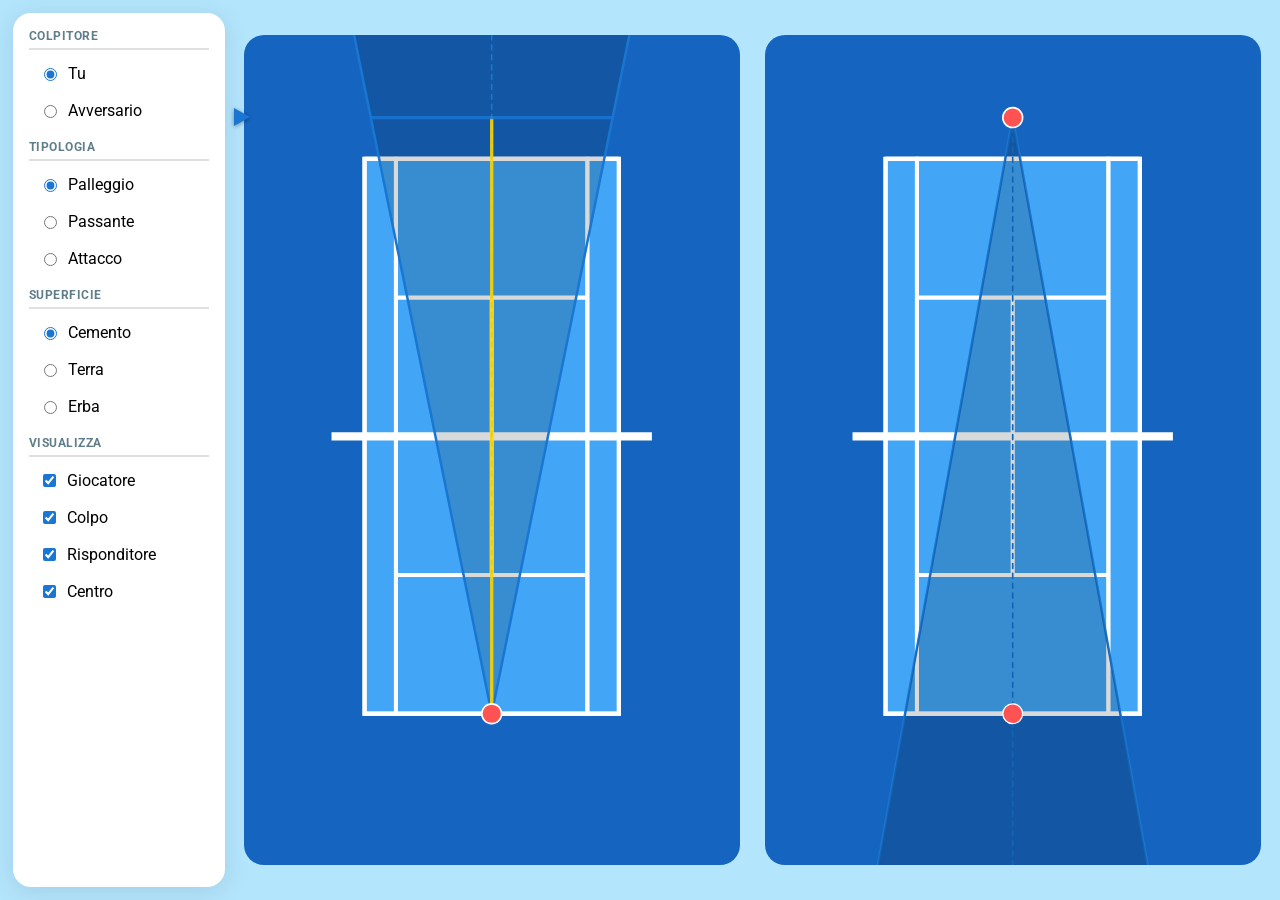
==== court.html @ 8f763517 "campo semplice court.html" ====
<!DOCTYPE html>
<html lang="it">
<head>
    <meta charset="UTF-8" />
    <meta name="viewport" content="width=device-width, initial-scale=1.0" />
    <title>Geometry of Tennis - Court View</title>
    <link href="https://fonts.googleapis.com/css?family=Roboto:400,700&display=swap" rel="stylesheet">
    <style>
        body {
            font-family: 'Roboto', Arial, sans-serif;
            margin: 0;
            height: 100vh;
            overflow: hidden;
            background: linear-gradient(135deg, #b3e5fc 0%, #b3e5fc 100%);
        }

        .page-container { 
            display: grid; 
            grid-template-columns: auto 1fr 1fr; 
            gap: 0.8em; 
            height: 100vh;
            padding: 0.8em;
            box-sizing: border-box;
            position: relative; 
        }

        .controls-sidebar {
            display: flex;
            flex-direction: column;
            gap: 14px;
            padding: 16px;
            background: #ffffff;
            border-radius: 18px;
            box-shadow: 0 4px 24px rgba(44, 62, 80, 0.13);
            min-width: 180px;
            max-width: 220px;
        }
        
        .control-section {
            display: flex;
            flex-direction: column;
            gap: 8px;
        }
        
        .control-section-title {
            font-size: 12px;
            font-weight: 700;
            color: #607d8b;
            text-transform: uppercase;
            letter-spacing: 0.5px;
            margin: 0;
            padding-bottom: 5px;
            border-bottom: 2px solid #e0e0e0;
        }
        
        .control-options {
            display: flex;
            flex-direction: column;
            gap: 6px;
        }
        
        .control-option {
            display: flex;
            align-items: center;
            gap: 8px;
            padding: 6px 10px;
            border-radius: 8px;
            cursor: pointer;
            transition: background 0.2s ease;
            user-select: none;
        }
        
        .control-option:hover {
            background: #f5f5f5;
        }
        
        .control-option input[type="radio"],
        .control-option input[type="checkbox"] {
            accent-color: #1976d2;
            cursor: pointer;
        }
        
        .control-option label {
            cursor: pointer;
            flex: 1;
            margin: 0;
            font-size: 13px;
            color: #263238;
        }

        .court-container { 
            position: relative; 
            background: transparent; 
            padding: 0; 
            display: flex;
            align-items: center;
            justify-content: center;
        }
        
        .svg-wrap { 
            position: relative; 
            width: auto; 
            height: 95%;
            display: flex;
            align-items: center;
            justify-content: center;
        }
        
        .svg-wrap svg { 
            height: 100%; 
            width: auto; 
            max-width: 100%;
        }

        .arrow-container { 
            position: absolute; 
            left: -10px; 
            top: 0; 
            width: 28px; 
            height: 28px; 
            transform: translateY(-50%); 
            cursor: ns-resize; 
            z-index: 25; 
            display: block; 
        }
        
        .arrow-container .arrow { 
            position: absolute; 
            left: 0; 
            top: 50%; 
            transform: translateY(-50%); 
            width: 0; 
            height: 0; 
            border-top: 9px solid transparent; 
            border-bottom: 9px solid transparent; 
            border-left: 16px solid #ff6f00; 
            filter: drop-shadow(0 1px 2px rgba(0,0,0,0.4)); 
        }

        #cursorDot { cursor: grab; }

        /* Mobile responsiveness */
        @media (max-width: 1024px) {
            .page-container { 
                grid-template-columns: 1fr !important; 
                grid-template-rows: auto 1fr 1fr;
                gap: 0.8em; 
                padding: 0.5em; 
            }
            
            .controls-sidebar {
                max-width: 100%;
                gap: 12px;
                padding: 12px;
            }
            
            .control-section {
                gap: 8px;
            }
            
            .control-section-title {
                font-size: 12px;
            }
            
            .control-option {
                padding: 6px 10px;
            }
            
            .control-option label {
                font-size: 13px;
            }
            
            .svg-wrap svg { 
                height: auto !important; 
                width: 100%; 
                max-height: 45vh; 
            }
        }
    </style>
</head>
<body>
    <div class="page-container">
        <div class="controls-sidebar">
            <!-- Colpitore -->
            <div class="control-section">
                <h3 class="control-section-title">Colpitore</h3>
                <div class="control-options">
                    <label class="control-option" for="colpitore_tuo">
                        <input id="colpitore_tuo" type="radio" name="colpitore" value="tuo" checked />
                        <span>Tu</span>
                    </label>
                    <label class="control-option" for="colpitore_avv">
                        <input id="colpitore_avv" type="radio" name="colpitore" value="avversario" />
                        <span>Avversario</span>
                    </label>
                </div>
            </div>
            
            <!-- Tipologia di Colpo -->
            <div class="control-section">
                <h3 class="control-section-title">Tipologia</h3>
                <div class="control-options">
                    <label class="control-option" for="tipo_pal">
                        <input id="tipo_pal" type="radio" name="tipologia" value="palleggio" checked />
                        <span>Palleggio</span>
                    </label>
                    <label class="control-option" for="tipo_pas">
                        <input id="tipo_pas" type="radio" name="tipologia" value="passante" />
                        <span>Passante</span>
                    </label>
                    <label class="control-option" for="tipo_att">
                        <input id="tipo_att" type="radio" name="tipologia" value="attacco" />
                        <span>Attacco</span>
                    </label>
                </div>
            </div>
            
            <!-- Superficie Campo -->
            <div class="control-section">
                <h3 class="control-section-title">Superficie</h3>
                <div class="control-options">
                    <label class="control-option" for="campo_cemento">
                        <input id="campo_cemento" type="radio" name="campoType" value="cemento" checked />
                        <span>Cemento</span>
                    </label>
                    <label class="control-option" for="campo_terra">
                        <input id="campo_terra" type="radio" name="campoType" value="terra" />
                        <span>Terra</span>
                    </label>
                    <label class="control-option" for="campo_erba">
                        <input id="campo_erba" type="radio" name="campoType" value="erba" />
                        <span>Erba</span>
                    </label>
                </div>
            </div>
            
            <!-- Visualizza -->
            <div class="control-section">
                <h3 class="control-section-title">Visualizza</h3>
                <div class="control-options">
                    <label class="control-option" for="view_player">
                        <input id="view_player" type="checkbox" checked />
                        <span>Giocatore</span>
                    </label>
                    <label class="control-option" for="view_shot">
                        <input id="view_shot" type="checkbox" checked />
                        <span>Colpo</span>
                    </label>
                    <label class="control-option" for="view_responder">
                        <input id="view_responder" type="checkbox" checked />
                        <span>Risponditore</span>
                    </label>
                    <label class="control-option" for="view_center">
                        <input id="view_center" type="checkbox" checked />
                        <span>Centro</span>
                    </label>
                </div>
            </div>
        </div>
        
        <div class="court-container">
            <div class="svg-wrap primary">
                <svg id="tennisCourt" width="100%" height="auto" viewBox="0 0 600 1006" style="background:#1565c0; border-radius:20px; display:block;">
                    <rect x="184" y="150" width="232" height="672" fill="#42a5f5" stroke="#fff" stroke-width="5"/>
                    <rect x="146" y="150" width="38" height="672" fill="#42a5f5" stroke="#fff" stroke-width="5"/>
                    <rect x="416" y="150" width="38" height="672" fill="#42a5f5" stroke="#fff" stroke-width="5"/>
                    <rect x="146" y="150" width="308" height="672" fill="none" stroke="#fff" stroke-width="5"/>
                    <line x1="300" y1="318" x2="300" y2="654" stroke="#fff" stroke-width="5"/>
                    <line x1="184" y1="318" x2="416" y2="318" stroke="#fff" stroke-width="5"/>
                    <line x1="184" y1="654" x2="416" y2="654" stroke="#fff" stroke-width="5"/>
                    <line x1="146" y1="150" x2="454" y2="150" stroke="#fff" stroke-width="5"/>
                    <line x1="146" y1="822" x2="454" y2="822" stroke="#fff" stroke-width="5"/>
                    <line x1="106" y1="486" x2="494" y2="486" stroke="#fff" stroke-width="10"/>
                    <polygon id="wedgeFill" points="300,822 185,0 415,0" fill="#000" fill-opacity="0.15" />
                    <line id="leftLine" x1="300" y1="822" x2="185" y2="0" stroke="#1976d2" stroke-width="3" stroke-linecap="round" />
                    <line id="rightLine" x1="300" y1="822" x2="415" y2="0" stroke="#1976d2" stroke-width="3" stroke-linecap="round" />
                    <line id="bisectorLine" x1="300" y1="822" x2="300" y2="0" stroke="#1976d2" stroke-width="2" stroke-dasharray="6 6" stroke-linecap="round" />
                    <line id="yellowLine" x1="300" y1="822" x2="300" y2="0" stroke="#ffd600" stroke-width="4" stroke-linecap="round" opacity="0.9" style="cursor: ew-resize;" />
                    <line id="h-measure" x1="300" y1="100" x2="300" y2="100" stroke="#ff6f00" stroke-width="4" opacity="0.9" />
                    <circle id="cursorDot" cx="300" cy="822" r="12" fill="#ff5252" stroke="#fff" stroke-width="2" />
                </svg>
                <div id="measureArrowHtml" class="arrow-container"><div class="arrow"></div></div>
            </div>
        </div>
        
        <div class="court-container">
            <div class="svg-wrap secondary">
                <!-- Campo secondario generato in JS -->
            </div>
        </div>
    </div>

    <script>
        (function () {
            const svg = document.getElementById('tennisCourt');
            if (!svg) return;
            
            const dot = document.getElementById('cursorDot');
            const leftLine = document.getElementById('leftLine');
            const rightLine = document.getElementById('rightLine');
            const bisectorLine = document.getElementById('bisectorLine');
            const yellowLine = document.getElementById('yellowLine');
            const wedge = document.getElementById('wedgeFill');
            const hMeasure = document.getElementById('h-measure');
            const arrowHtml = document.getElementById('measureArrowHtml');
            const chkPlayer = document.getElementById('view_player');
            const chkShot = document.getElementById('view_shot');
            const chkResponder = document.getElementById('view_responder');
            const chkCenter = document.getElementById('view_center');

            const COURT_X_MIN = 146;
            const COURT_X_MAX = 454;
            const COURT_Y_MIN = 150;
            const COURT_Y_MAX = 822;
            const NET_Y = 486;
            const ORIGIN_X = 300;
            const ORIGIN_TOP_Y = 150;
            const ORIGIN_BOTTOM_Y = 822;
            const SVG_X_MIN = 0;
            const SVG_X_MAX = 600;
            const SVG_Y_MIN = 0;
            const SVG_Y_MAX = 1006;
            const LEFT_X_SVG = ORIGIN_X - 115;
            const RIGHT_X_SVG = ORIGIN_X + 115;
            const END_Y_TOP = 0;
            const END_Y_BOTTOM = SVG_Y_MAX;
            const COLOR_PALLEGGIO = '#1976d2';
            const COLOR_PASSANTE = '#d32f2f';

            let currentMeasureY = ORIGIN_TOP_Y - 50;
            let draggingArrow = false;
            let isPlayer = true;
            let draggingDot = false;
            let draggingYellow = false;
            let yellowEndX = null;
            window.__shotTypeIsPassante__ = false;
            window.__shotType2IsPassante__ = false;
            window.__leftForceRed__ = false; // in modalità attacco: rosso solo come colore, non come logica
            window.__viewPlayer__ = true;
            window.__viewShot__ = true;
            window.__viewResponder__ = true;
            window.__viewCenter__ = true;
            
            const COURT_COLORS = {
                cemento: { background: '#1565c0', court: '#42a5f5' },
                terra: { background: '#c62828', court: '#e57373' },
                erba: { background: '#2e7d32', court: '#66bb6a' }
            };
            window.__currentCourtType__ = 'cemento';

            function setLineToYEnd(lineEl, x0, y0, x1, y1, endYSvg) {
                if (!lineEl) return;
                const dx = x1 - x0;
                const dy = y1 - y0;
                const EPS = 1e-6;
                const denom = Math.abs(dy) < EPS ? (dy >= 0 ? EPS : -EPS) : dy;
                const t = (endYSvg - y0) / denom;
                const xEnd = x0 + t * dx;
                lineEl.setAttribute('x1', String(x0));
                lineEl.setAttribute('y1', String(y0));
                lineEl.setAttribute('x2', String(xEnd));
                lineEl.setAttribute('y2', String(endYSvg));
                return xEnd;
            }

            function setBisectorToYEnd(lineEl, x0, y0, passYSvg, endYSvg) {
                if (!lineEl) return;
                const EPS = 1e-6;
                const vLx = LEFT_X_SVG - x0;
                const vLy = passYSvg - y0;
                const vRx = RIGHT_X_SVG - x0;
                const vRy = passYSvg - y0;
                const lenL = Math.hypot(vLx, vLy) || EPS;
                const lenR = Math.hypot(vRx, vRy) || EPS;
                const ux = vLx / lenL + vRx / lenR;
                const uy = vLy / lenL + vRy / lenR;
                let xEnd;
                if (Math.abs(uy) < EPS) {
                    xEnd = x0;
                } else {
                    const t = (endYSvg - y0) / uy;
                    xEnd = x0 + t * ux;
                }
                lineEl.setAttribute('x1', String(x0));
                lineEl.setAttribute('y1', String(y0));
                lineEl.setAttribute('x2', String(xEnd));
                lineEl.setAttribute('y2', String(endYSvg));
            }

            function computeIntersectionX(x0, y0, xT, yT, yH) {
                const dx = xT - x0;
                const dy = yT - y0;
                const EPS = 1e-6;
                const denom = Math.abs(dy) < EPS ? (dy >= 0 ? EPS : -EPS) : dy;
                const t = (yH - y0) / denom;
                return x0 + t * dx;
            }

            function computeBisectorXAtY(x0, y0, passYSvg, yH) {
                const EPS = 1e-6;
                const vLx = LEFT_X_SVG - x0;
                const vLy = passYSvg - y0;
                const vRx = RIGHT_X_SVG - x0;
                const vRy = passYSvg - y0;
                const lenL = Math.hypot(vLx, vLy) || EPS;
                const lenR = Math.hypot(vRx, vRy) || EPS;
                const ux = vLx / lenL + vRx / lenR;
                const uy = vLy / lenL + vRy / lenR;
                if (Math.abs(uy) < EPS) return x0;
                const t = (yH - y0) / uy;
                return x0 + t * ux;
            }

            function updateHorizontalMeasure(dotX, dotY, targets, yH) {
                if (!hMeasure) return;
                if (window.__viewResponder__ === false) {
                    if (hMeasure) hMeasure.style.display = 'none';
                    return;
                }
                const xLeft = computeIntersectionX(dotX, dotY, LEFT_X_SVG, targets.left, yH);
                const xRight = computeIntersectionX(dotX, dotY, RIGHT_X_SVG, targets.right, yH);
                const x1 = Math.min(xLeft, xRight);
                const x2 = Math.max(xLeft, xRight);
                hMeasure.setAttribute('x1', String(x1));
                hMeasure.setAttribute('y1', String(yH));
                hMeasure.setAttribute('x2', String(x2));
                hMeasure.setAttribute('y2', String(yH));
                hMeasure.style.display = '';
            }

            function svgYToClientY(ySvg) {
                const pt = svg.createSVGPoint();
                pt.x = 0; pt.y = ySvg;
                const ctm = svg.getScreenCTM();
                const p = pt.matrixTransform(ctm);
                return p.y;
            }

            function updateArrowHtmlPosition() {
                if (!arrowHtml) return;
                if (window.__viewResponder__ === false) { arrowHtml.style.display = 'none'; return; }
                const wrap = svg.parentElement;
                if (!wrap) return;
                const wrapRect = wrap.getBoundingClientRect();
                const clientY = svgYToClientY(currentMeasureY);
                const top = clientY - wrapRect.top;
                arrowHtml.style.top = `${top}px`;
                if (arrowHtml.style.display !== 'block') arrowHtml.style.display = 'block';
            }

            function setupSecondaryCourt() {
                const secondary = document.querySelector('.svg-wrap.secondary');
                const primary = document.querySelector('.svg-wrap.primary');
                if (!secondary || !primary) return;
                
                if (!secondary.querySelector('svg')) {
                    const currentColors = COURT_COLORS[window.__currentCourtType__] || COURT_COLORS.cemento;
                    const svg2 = document.createElementNS('http://www.w3.org/2000/svg', 'svg');
                    svg2.setAttribute('width', '100%');
                    svg2.setAttribute('height', 'auto');
                    svg2.setAttribute('viewBox', '0 0 600 1006');
                    svg2.setAttribute('style', `background:${currentColors.background}; border-radius:20px; display:block;`);
                    
                    const elems = [
                        ['rect', { x: '184', y: '150', width: '232', height: '672', fill: currentColors.court, stroke: '#fff', 'stroke-width': '5' }],
                        ['rect', { x: '146', y: '150', width: '38', height: '672', fill: currentColors.court, stroke: '#fff', 'stroke-width': '5' }],
                        ['rect', { x: '416', y: '150', width: '38', height: '672', fill: currentColors.court, stroke: '#fff', 'stroke-width': '5' }],
                        ['rect', { x: '146', y: '150', width: '308', height: '672', fill: 'none', stroke: '#fff', 'stroke-width': '5' }],
                        ['line', { x1: '300', y1: '318', x2: '300', y2: '654', stroke: '#fff', 'stroke-width': '5' }],
                        ['line', { x1: '184', y1: '318', x2: '416', y2: '318', stroke: '#fff', 'stroke-width': '5' }],
                        ['line', { x1: '184', y1: '654', x2: '416', y2: '654', stroke: '#fff', 'stroke-width': '5' }],
                        ['line', { x1: '146', y1: '150', x2: '454', y2: '150', stroke: '#fff', 'stroke-width': '5' }],
                        ['line', { x1: '146', y1: '822', x2: '454', y2: '822', stroke: '#fff', 'stroke-width': '5' }],
                        ['line', { x1: '106', y1: '486', x2: '494', y2: '486', stroke: '#fff', 'stroke-width': '10' }]
                    ];
                    elems.forEach(([tag, attrs]) => {
                        const el = document.createElementNS('http://www.w3.org/2000/svg', tag);
                        Object.entries(attrs).forEach(([k, v]) => el.setAttribute(k, v));
                        svg2.appendChild(el);
                    });
                    
                    const left2 = document.createElementNS('http://www.w3.org/2000/svg', 'line');
                    left2.setAttribute('id', 'leftLine2');
                    left2.setAttribute('stroke', COLOR_PALLEGGIO);
                    left2.setAttribute('stroke-width', '3');
                    left2.setAttribute('stroke-linecap', 'round');
                    svg2.appendChild(left2);
                    
                    const right2 = document.createElementNS('http://www.w3.org/2000/svg', 'line');
                    right2.setAttribute('id', 'rightLine2');
                    right2.setAttribute('stroke', COLOR_PALLEGGIO);
                    right2.setAttribute('stroke-width', '3');
                    right2.setAttribute('stroke-linecap', 'round');
                    svg2.appendChild(right2);
                    
                    const bis2 = document.createElementNS('http://www.w3.org/2000/svg', 'line');
                    bis2.setAttribute('id', 'bisectorLine2');
                    bis2.setAttribute('stroke', COLOR_PALLEGGIO);
                    bis2.setAttribute('stroke-width', '2');
                    bis2.setAttribute('stroke-dasharray', '6 6');
                    bis2.setAttribute('stroke-linecap', 'round');
                    svg2.appendChild(bis2);
                    
                    const wedge2 = document.createElementNS('http://www.w3.org/2000/svg', 'polygon');
                    wedge2.setAttribute('id', 'wedgeFill2');
                    wedge2.setAttribute('fill', '#000');
                    wedge2.setAttribute('fill-opacity', '0.15');
                    svg2.appendChild(wedge2);
                    
                    const dot2 = document.createElementNS('http://www.w3.org/2000/svg', 'circle');
                    dot2.setAttribute('id', 'cursorDot2');
                    dot2.setAttribute('cx', '300');
                    dot2.setAttribute('cy', '822');
                    dot2.setAttribute('r', '12');
                    dot2.setAttribute('fill', '#ff5252');
                    dot2.setAttribute('stroke', '#fff');
                    dot2.setAttribute('stroke-width', '2');
                    svg2.appendChild(dot2);
                    
                    const dot2b = document.createElementNS('http://www.w3.org/2000/svg', 'circle');
                    dot2b.setAttribute('id', 'cursorDotReplica2');
                    dot2b.setAttribute('cx', '300');
                    dot2b.setAttribute('cy', '822');
                    dot2b.setAttribute('r', '12');
                    dot2b.setAttribute('fill', '#ff5252');
                    dot2b.setAttribute('stroke', '#fff');
                    dot2b.setAttribute('stroke-width', '1.5');
                    svg2.appendChild(dot2b);
                    
                    secondary.innerHTML = '';
                    secondary.appendChild(svg2);
                }
                secondary.style.display = 'block';
            }

            function updateThemeColors() {
                const color = window.__shotTypeIsPassante__ ? COLOR_PASSANTE : COLOR_PALLEGGIO;
                if (hMeasure) hMeasure.setAttribute('stroke', color);
                if (leftLine) leftLine.setAttribute('stroke', color);
                if (rightLine) rightLine.setAttribute('stroke', color);
                if (bisectorLine) bisectorLine.setAttribute('stroke', color);
                if (arrowHtml) {
                    const tip = arrowHtml.querySelector('.arrow');
                    if (tip) tip.style.borderLeftColor = color;
                }
            }

            function updateThemeColorsRight() {
                const svg2 = document.querySelector('.svg-wrap.secondary svg');
                if (!svg2) return;
                const color2 = window.__shotType2IsPassante__ ? COLOR_PASSANTE : COLOR_PALLEGGIO;
                const l2 = svg2.querySelector('#leftLine2');
                const r2 = svg2.querySelector('#rightLine2');
                const b2 = svg2.querySelector('#bisectorLine2');
                if (l2) l2.setAttribute('stroke', color2);
                if (r2) r2.setAttribute('stroke', color2);
                if (b2) b2.setAttribute('stroke', color2);
            }

            function updateCourtColors(courtType) {
                const colors = COURT_COLORS[courtType] || COURT_COLORS.cemento;
                if (svg) {
                    svg.style.background = colors.background;
                    const rects = svg.querySelectorAll('rect[fill]:not([fill="none"])');
                    rects.forEach(rect => {
                        rect.setAttribute('fill', colors.court);
                    });
                }
                const svg2 = document.querySelector('.svg-wrap.secondary svg');
                if (svg2) {
                    svg2.style.background = colors.background;
                    const rects2 = svg2.querySelectorAll('rect[fill]:not([fill="none"])');
                    rects2.forEach(rect => {
                        rect.setAttribute('fill', colors.court);
                    });
                }
                window.__currentCourtType__ = courtType;
            }

            function computePassYTargetsBaseRight(dotX, dotY) {
                const xA = dotX - ORIGIN_X;
                const yA = ORIGIN_BOTTOM_Y - dotY;
                const isPassante = window.__shotType2IsPassante__;
                const baseOffset = isPassante ? 150 : 105;
                const baseCoeff = isPassante ? 0.15 : 0.4;
                const effectCoeff = isPassante ? 0.5 : 0.4;
                const base = baseOffset + baseCoeff * yA;
                const effect = effectCoeff * Math.abs(xA);
                const yA_min = ORIGIN_BOTTOM_Y - SVG_Y_MAX;
                const yA_max = ORIGIN_BOTTOM_Y - NET_Y;
                const denom = (yA_max - yA_min) || 1;
                let t = (yA - yA_min) / denom;
                if (t < 0) t = 0; else if (t > 1) t = 1;
                const negScale = isPassante ? 1.3 * t : 4 * t - 1.5;

                let leftB = base;
                let rightB = base;
                if (xA > 0) {
                    leftB = base + effect;
                    rightB = base - effect * negScale;
                } else if (xA < 0) {
                    leftB = base - effect * negScale;
                    rightB = base + effect;
                }
                return { left: ORIGIN_TOP_Y + leftB, right: ORIGIN_TOP_Y + rightB };
            }

            function computePassYTargetsFor(dotX, dotY, isPlayerLocal) {
                if (isPlayerLocal) {
                    return computePassYTargetsBaseRight(dotX, dotY);
                }
                const dotX_m = 2 * ORIGIN_X - dotX;
                const dotY_m = 2 * NET_Y - dotY;
                const tTop = computePassYTargetsBaseRight(dotX_m, dotY_m);
                return { left: 2 * NET_Y - tTop.right, right: 2 * NET_Y - tTop.left };
            }

            function updateSecondaryFromLeft() {
                const svg2 = document.querySelector('.svg-wrap.secondary svg');
                if (!svg2) return;
                const dot2 = svg2.querySelector('#cursorDot2');
                const dot2b = svg2.querySelector('#cursorDotReplica2');
                const l2 = svg2.querySelector('#leftLine2');
                const r2 = svg2.querySelector('#rightLine2');
                const b2 = svg2.querySelector('#bisectorLine2');
                const w2 = svg2.querySelector('#wedgeFill2');
                if (!(dot2 && dot2b && l2 && r2 && b2 && w2)) return;

                const leftDotX = dot ? parseFloat(dot.getAttribute('cx')) : ORIGIN_X;
                const leftDotY = dot ? parseFloat(dot.getAttribute('cy')) : (isPlayer ? ORIGIN_BOTTOM_Y : ORIGIN_TOP_Y);
                const isPlayerRight = !isPlayer;
                const endYSvgR = isPlayerRight ? END_Y_TOP : END_Y_BOTTOM;

                const leftTargets = computePassYTargets(leftDotX, leftDotY);
                const xLeftAtY = computeIntersectionX(leftDotX, leftDotY, LEFT_X_SVG, leftTargets.left, currentMeasureY);
                const xRightAtY = computeIntersectionX(leftDotX, leftDotY, RIGHT_X_SVG, leftTargets.right, currentMeasureY);
                const minXAtY = Math.min(xLeftAtY, xRightAtY);
                const maxXAtY = Math.max(xLeftAtY, xRightAtY);
                let xIntersect;
                if (yellowEndX == null) {
                    const bisTargetLeft = (leftTargets.left + leftTargets.right) / 2;
                    xIntersect = computeBisectorXAtY(leftDotX, leftDotY, bisTargetLeft, currentMeasureY);
                } else {
                    xIntersect = computeIntersectionX(leftDotX, leftDotY, yellowEndX, currentMeasureY, currentMeasureY);
                }
                const clampedX = Math.max(minXAtY, Math.min(maxXAtY, xIntersect));

                const mainY = currentMeasureY;
                dot2.setAttribute('cx', String(clampedX));
                dot2.setAttribute('cy', String(mainY));
                dot2b.setAttribute('cx', String(leftDotX));
                dot2b.setAttribute('cy', String(leftDotY));

                const targetsR = computePassYTargetsFor(clampedX, mainY, isPlayerRight);
                const leftEndX2 = setLineToYEnd(l2, clampedX, mainY, LEFT_X_SVG, targetsR.left, endYSvgR);
                const rightEndX2 = setLineToYEnd(r2, clampedX, mainY, RIGHT_X_SVG, targetsR.right, endYSvgR);
                const bisTargetR = (targetsR.left + targetsR.right) / 2;
                setBisectorToYEnd(b2, clampedX, mainY, bisTargetR, endYSvgR);
                if (b2) b2.style.display = (window.__viewCenter__ === false) ? 'none' : '';
                w2.setAttribute('points', `${clampedX},${mainY} ${leftEndX2},${endYSvgR} ${rightEndX2},${endYSvgR}`);

                // Apply visibility toggles
                if (dot2) dot2.style.display = (window.__viewPlayer__ === false) ? 'none' : '';
                if (dot2b) dot2b.style.display = (window.__viewPlayer__ === false) ? 'none' : '';
                if (l2) l2.style.display = (window.__viewShot__ === false) ? 'none' : '';
                if (r2) r2.style.display = (window.__viewShot__ === false) ? 'none' : '';
                if (w2) w2.style.display = (window.__viewShot__ === false) ? 'none' : '';

                updateThemeColorsRight();
            }

            function computePassYTargetsBase(dotX, dotY) {
                const xA = dotX - ORIGIN_X;
                const yA = ORIGIN_BOTTOM_Y - dotY;
                const baseOffset = window.__shotTypeIsPassante__ ? 150 : 105;
                const baseCoeff = window.__shotTypeIsPassante__ ? 0.15 : 0.4;
                const effectCoeff = window.__shotTypeIsPassante__ ? 0.5 : 0.4;
                const base = baseOffset + baseCoeff * yA;
                const effect = effectCoeff * Math.abs(xA);
                const yA_min = ORIGIN_BOTTOM_Y - SVG_Y_MAX;
                const yA_max = ORIGIN_BOTTOM_Y - NET_Y;
                const denom = (yA_max - yA_min) || 1;
                let t = (yA - yA_min) / denom;
                if (t < 0) t = 0; else if (t > 1) t = 1;
                const negScale = window.__shotTypeIsPassante__ ? 1.3 * t : 4 * t - 1.5;

                let leftB = base;
                let rightB = base;
                if (xA > 0) {
                    leftB = base + effect;
                    rightB = base - effect * negScale;
                } else if (xA < 0) {
                    leftB = base - effect * negScale;
                    rightB = base + effect;
                }
                return { left: ORIGIN_TOP_Y + leftB, right: ORIGIN_TOP_Y + rightB };
            }

            function computePassYTargets(dotX, dotY) {
                if (isPlayer) {
                    return computePassYTargetsBase(dotX, dotY);
                }
                const dotX_m = 2 * ORIGIN_X - dotX;
                const dotY_m = 2 * NET_Y - dotY;
                const tTop = computePassYTargetsBase(dotX_m, dotY_m);
                return { left: 2 * NET_Y - tTop.right, right: 2 * NET_Y - tTop.left };
            }

            function updateLinesAndWedge(dotX, dotY) {
                const targets = computePassYTargets(dotX, dotY);
                const endYSvg = isPlayer ? END_Y_TOP : END_Y_BOTTOM;
                const leftEndX = setLineToYEnd(leftLine, dotX, dotY, LEFT_X_SVG, targets.left, endYSvg);
                const rightEndX = setLineToYEnd(rightLine, dotX, dotY, RIGHT_X_SVG, targets.right, endYSvg);
                const bisectorTarget = (targets.left + targets.right) / 2;
                setBisectorToYEnd(bisectorLine, dotX, dotY, bisectorTarget, endYSvg);
                if (bisectorLine) bisectorLine.style.display = (window.__viewCenter__ === false) ? 'none' : '';
                if (wedge) {
                    wedge.setAttribute('points', `${dotX},${dotY} ${leftEndX},${endYSvg} ${rightEndX},${endYSvg}`);
                }
                updateHorizontalMeasure(dotX, dotY, targets, currentMeasureY);
                updateArrowHtmlPosition();

                if (yellowLine) {
                    yellowLine.style.display = (window.__viewShot__ === false) ? 'none' : '';
                    yellowLine.setAttribute('x1', String(dotX));
                    yellowLine.setAttribute('y1', String(dotY));
                    const xLeftAtH = computeIntersectionX(dotX, dotY, LEFT_X_SVG, targets.left, currentMeasureY);
                    const xRightAtH = computeIntersectionX(dotX, dotY, RIGHT_X_SVG, targets.right, currentMeasureY);
                    const minXAtH = Math.min(xLeftAtH, xRightAtH);
                    const maxXAtH = Math.max(xLeftAtH, xRightAtH);
                    if (yellowEndX == null) {
                        const xOnBis = computeBisectorXAtY(dotX, dotY, bisectorTarget, currentMeasureY);
                        const clamped = Math.max(minXAtH, Math.min(maxXAtH, xOnBis));
                        yellowLine.setAttribute('x2', String(clamped));
                        yellowLine.setAttribute('y2', String(currentMeasureY));
                    } else {
                        const clamped = Math.max(minXAtH, Math.min(maxXAtH, yellowEndX));
                        yellowLine.setAttribute('x2', String(clamped));
                        yellowLine.setAttribute('y2', String(currentMeasureY));
                    }
                }
                updateSecondaryFromLeft();
            }

            function toSvgPoint(evt) {
                const pt = svg.createSVGPoint();
                pt.x = evt.clientX;
                pt.y = evt.clientY;
                const inv = svg.getScreenCTM().inverse();
                return pt.matrixTransform(inv);
            }

            function onMove(evt) {
                const dotX = dot ? parseFloat(dot.getAttribute('cx')) : ORIGIN_X;
                const dotY = dot ? parseFloat(dot.getAttribute('cy')) : (isPlayer ? ORIGIN_BOTTOM_Y : ORIGIN_TOP_Y);
                updateLinesAndWedge(dotX, dotY);
            }

            function onLeave() {
                const dotX = dot ? parseFloat(dot.getAttribute('cx')) : ORIGIN_X;
                const dotY = dot ? parseFloat(dot.getAttribute('cy')) : (isPlayer ? ORIGIN_BOTTOM_Y : ORIGIN_TOP_Y);
                updateLinesAndWedge(dotX, dotY);
            }

            function onDotPointerDown(evt) {
                draggingDot = true;
                svg.setPointerCapture && svg.setPointerCapture(evt.pointerId);
                if (dot) dot.style.cursor = 'grabbing';
                evt.preventDefault();
            }

            function onDotPointerMove(evt) {
                if (!draggingDot) return;
                const p = toSvgPoint(evt);
                const clampedX = Math.max(SVG_X_MIN, Math.min(SVG_X_MAX, p.x));
                let clampedY = p.y;
                if (isPlayer) {
                    clampedY = Math.max(NET_Y + 1, Math.min(SVG_Y_MAX, p.y));
                } else {
                    clampedY = Math.max(SVG_Y_MIN, Math.min(NET_Y, p.y));
                }
                if (dot) {
                    dot.setAttribute('cx', String(clampedX));
                    dot.setAttribute('cy', String(clampedY));
                    const dotX = parseFloat(dot.getAttribute('cx'));
                    const dotY = parseFloat(dot.getAttribute('cy'));
                    updateLinesAndWedge(dotX, dotY);
                }
            }

            function onDotPointerUp(evt) {
                draggingDot = false;
                svg.releasePointerCapture && svg.releasePointerCapture(evt.pointerId);
                if (dot) dot.style.cursor = 'grab';
            }

            function applyViewToggles() {
                if (dot) dot.style.display = (window.__viewPlayer__ === false) ? 'none' : '';
                if (yellowLine) yellowLine.style.display = (window.__viewShot__ === false) ? 'none' : '';
                if (bisectorLine) bisectorLine.style.display = (window.__viewCenter__ === false) ? 'none' : '';
                if (hMeasure) hMeasure.style.display = (window.__viewResponder__ === false) ? 'none' : '';
                if (arrowHtml) arrowHtml.style.display = (window.__viewResponder__ === false) ? 'none' : 'block';
                updateSecondaryFromLeft();
            }

            (function initGraphics() {
                const dotX = dot ? parseFloat(dot.getAttribute('cx')) : ORIGIN_X;
                const dotY = dot ? parseFloat(dot.getAttribute('cy')) : (isPlayer ? ORIGIN_BOTTOM_Y : ORIGIN_TOP_Y);
                updateArrowHtmlPosition();
                updateThemeColors();
                updateLinesAndWedge(dotX, dotY);
                setupSecondaryCourt();
                applyViewToggles();
            })();

            svg.addEventListener('mousemove', onMove, { passive: true });
            svg.addEventListener('mouseleave', onLeave);
            if (dot) {
                dot.addEventListener('pointerdown', onDotPointerDown);
                window.addEventListener('pointermove', onDotPointerMove);
                window.addEventListener('pointerup', onDotPointerUp);
            }

            // Yellow line drag
            function onYellowPointerDown(evt) {
                if (!yellowLine) return;
                draggingYellow = true;
                yellowLine.setPointerCapture && yellowLine.setPointerCapture(evt.pointerId);
                evt.preventDefault();
            }
            function onYellowPointerMove(evt) {
                if (!draggingYellow || !yellowLine) return;
                const p = toSvgPoint(evt);
                const dotX = dot ? parseFloat(dot.getAttribute('cx')) : ORIGIN_X;
                const dotY = dot ? parseFloat(dot.getAttribute('cy')) : (isPlayer ? ORIGIN_BOTTOM_Y : ORIGIN_TOP_Y);
                const targets = computePassYTargets(dotX, dotY);
                const xLeftAtH = computeIntersectionX(dotX, dotY, LEFT_X_SVG, targets.left, currentMeasureY);
                const xRightAtH = computeIntersectionX(dotX, dotY, RIGHT_X_SVG, targets.right, currentMeasureY);
                const minXAtH = Math.min(xLeftAtH, xRightAtH);
                const maxXAtH = Math.max(xLeftAtH, xRightAtH);
                const clampedX = Math.max(minXAtH, Math.min(maxXAtH, p.x));
                yellowEndX = clampedX;
                yellowLine.setAttribute('x1', String(dotX));
                yellowLine.setAttribute('y1', String(dotY));
                yellowLine.setAttribute('x2', String(clampedX));
                yellowLine.setAttribute('y2', String(currentMeasureY));
                updateSecondaryFromLeft();
            }
            function onYellowPointerUp(evt) {
                if (!yellowLine) return;
                draggingYellow = false;
                yellowLine.releasePointerCapture && yellowLine.releasePointerCapture(evt.pointerId);
            }
            if (yellowLine) {
                yellowLine.addEventListener('pointerdown', onYellowPointerDown);
                window.addEventListener('pointermove', onYellowPointerMove);
                window.addEventListener('pointerup', onYellowPointerUp);
            }

            // Arrow drag
            (function initArrowDrag() {
                if (!arrowHtml) return;
                const onPointerDown = (evt) => {
                    draggingArrow = true;
                    arrowHtml.setPointerCapture && arrowHtml.setPointerCapture(evt.pointerId);
                    evt.preventDefault();
                };
                const onPointerMove = (evt) => {
                    if (!draggingArrow) return;
                    const p = toSvgPoint(evt);
                    let newY;
                    if (isPlayer) {
                        newY = Math.max(SVG_Y_MIN, Math.min(NET_Y, p.y));
                    } else {
                        newY = Math.max(NET_Y, Math.min(SVG_Y_MAX, p.y));
                    }
                    currentMeasureY = newY;
                    updateArrowHtmlPosition();
                    const dotX = dot ? parseFloat(dot.getAttribute('cx')) : ORIGIN_X;
                    const dotY = dot ? parseFloat(dot.getAttribute('cy')) : (isPlayer ? ORIGIN_BOTTOM_Y : ORIGIN_TOP_Y);
                    updateLinesAndWedge(dotX, dotY);
                };
                const onPointerUp = (evt) => {
                    draggingArrow = false;
                    arrowHtml.releasePointerCapture && arrowHtml.releasePointerCapture(evt.pointerId);
                };
                arrowHtml.addEventListener('pointerdown', onPointerDown);
                window.addEventListener('pointermove', onPointerMove);
                window.addEventListener('pointerup', onPointerUp);
                window.addEventListener('resize', updateArrowHtmlPosition);
            })();

            // Colpitore change
            const colpitoreInputs = document.querySelectorAll('input[name="colpitore"]');
            if (colpitoreInputs && colpitoreInputs.length) {
                colpitoreInputs.forEach((inp) => {
                    inp.addEventListener('change', (e) => {
                        const val = e.target && e.target.value ? e.target.value : 'tuo';
                        isPlayer = (val === 'tuo');
                        
                        // Mirror measure Y
                        currentMeasureY = 2 * NET_Y - currentMeasureY;
                        if (isPlayer) {
                            currentMeasureY = Math.max(SVG_Y_MIN, Math.min(NET_Y, currentMeasureY));
                        } else {
                            currentMeasureY = Math.max(NET_Y, Math.min(SVG_Y_MAX, currentMeasureY));
                        }
                        updateArrowHtmlPosition();

                        // Reposition dot to origin
                        if (dot) {
                            const originY = isPlayer ? ORIGIN_BOTTOM_Y : ORIGIN_TOP_Y;
                            dot.setAttribute('cx', String(ORIGIN_X));
                            dot.setAttribute('cy', String(originY));
                        }
                        const dotX = ORIGIN_X;
                        const dotY = isPlayer ? ORIGIN_BOTTOM_Y : ORIGIN_TOP_Y;
                        updateLinesAndWedge(dotX, dotY);
                    });
                });
            }

            // Tipologia change
            const tipologiaInputs = document.querySelectorAll('input[name="tipologia"]');
            if (tipologiaInputs && tipologiaInputs.length) {
                tipologiaInputs.forEach((inp) => {
                    inp.addEventListener('change', (e) => {
                        const val = e.target && e.target.value ? e.target.value : 'palleggio';
                        window.__shotTypeIsPassante__ = (val === 'passante');
                        window.__shotType2IsPassante__ = (val === 'passante');
                        
                        // In modalità attacco: sinistra palleggio (logica blu), destra passante (logica rossa)
                        if (val === 'attacco') {
                            window.__shotTypeIsPassante__ = false; // sinistra con logica palleggio
                            window.__shotType2IsPassante__ = true;  // destra con logica passante
                            window.__leftForceRed__ = false; // sinistra rimane blu
                        } else {
                            window.__leftForceRed__ = false; // rimuovi override colore
                        }
                        
                        if (window.__shotTypeIsPassante__) {
                            const targetYCampoB = 380;
                            currentMeasureY = isPlayer ? targetYCampoB : (2 * NET_Y - targetYCampoB);
                            updateArrowHtmlPosition();
                        } else {
                            const defaultYCampoB = ORIGIN_TOP_Y - 50;
                            currentMeasureY = isPlayer ? defaultYCampoB : (2 * NET_Y - defaultYCampoB);
                            updateArrowHtmlPosition();
                        }
                        
                        updateThemeColors();
                        updateThemeColorsRight();
                        const dotX = dot ? parseFloat(dot.getAttribute('cx')) : ORIGIN_X;
                        const dotY = dot ? parseFloat(dot.getAttribute('cy')) : (isPlayer ? ORIGIN_BOTTOM_Y : ORIGIN_TOP_Y);
                        updateLinesAndWedge(dotX, dotY);
                    });
                });
            }

            // Campo type change
            const campoTypeInputs = document.querySelectorAll('input[name="campoType"]');
            if (campoTypeInputs && campoTypeInputs.length) {
                campoTypeInputs.forEach((inp) => {
                    inp.addEventListener('change', (e) => {
                        const val = e.target && e.target.value ? e.target.value : 'cemento';
                        updateCourtColors(val);
                    });
                });
            }

            // View toggles
            function bindViewCheckbox(el, key) {
                if (!el) return;
                el.addEventListener('change', () => {
                    window[key] = !!el.checked;
                    applyViewToggles();
                    const dotX = dot ? parseFloat(dot.getAttribute('cx')) : ORIGIN_X;
                    const dotY = dot ? parseFloat(dot.getAttribute('cy')) : (isPlayer ? ORIGIN_BOTTOM_Y : ORIGIN_TOP_Y);
                    updateLinesAndWedge(dotX, dotY);
                });
            }
            bindViewCheckbox(chkPlayer, '__viewPlayer__');
            bindViewCheckbox(chkShot, '__viewShot__');
            bindViewCheckbox(chkResponder, '__viewResponder__');
            bindViewCheckbox(chkCenter, '__viewCenter__');
        })();
    </script>
</body>
</html>
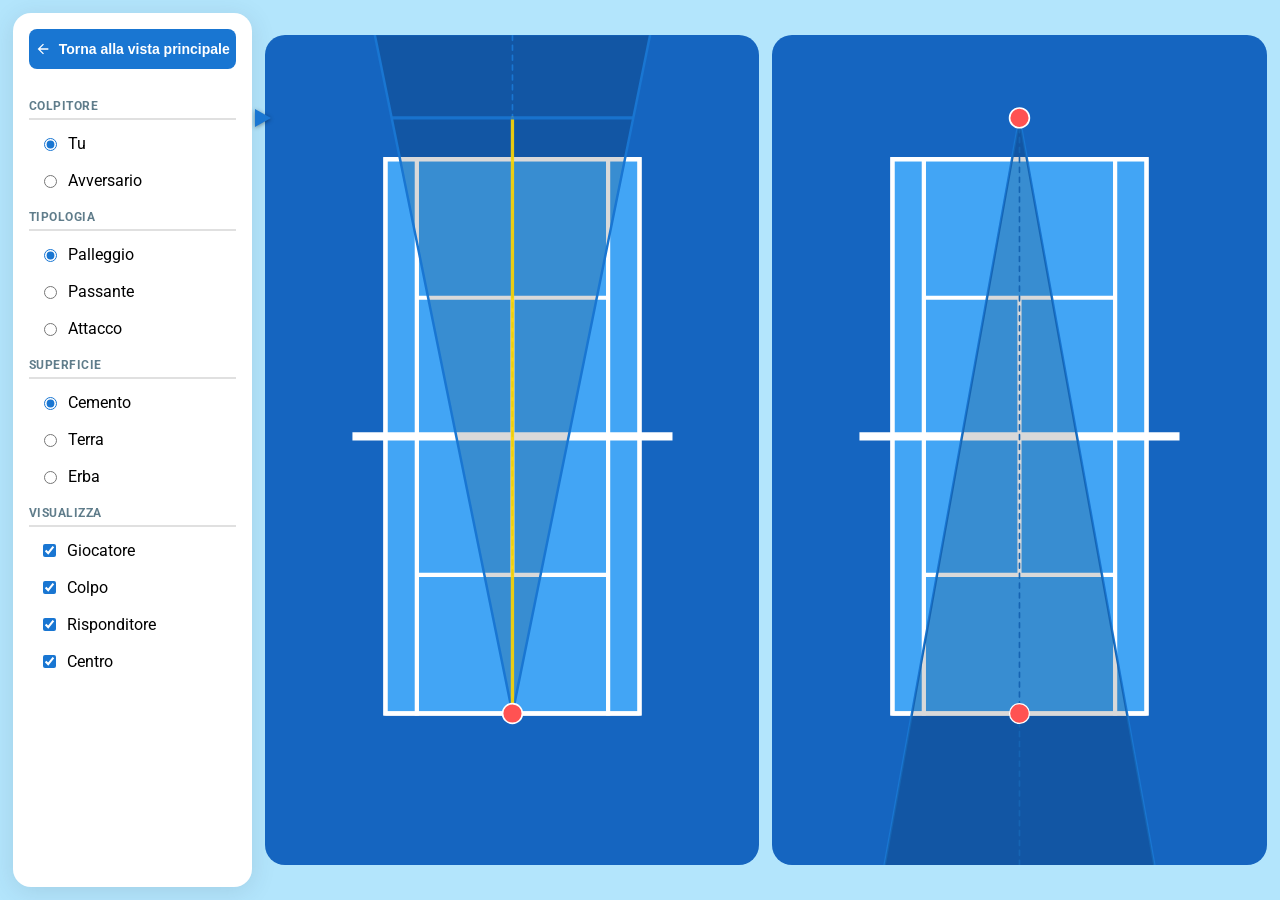
==== commit 432e56b7: "integrazione app e campo" ====
--- a/court.html
+++ b/court.html
@@ -176,11 +176,45 @@
                 max-height: 45vh; 
             }
         }
+        .back-btn {
+            background: #1976d2;
+            color: #ffffff;
+            border: none;
+            border-radius: 8px;
+            width: 100%;
+            height: 40px;
+            display: flex;
+            align-items: center;
+            justify-content: center;
+            gap: 8px;
+            cursor: pointer;
+            transition: all 0.2s ease;
+            font-size: 14px;
+            font-weight: 600;
+            margin-bottom: 16px;
+        }
+        
+        .back-btn:hover {
+            background: #1565c0;
+            transform: translateY(-1px);
+            box-shadow: 0 4px 12px rgba(25, 118, 210, 0.3);
+        }
+        
+        .back-btn .icon {
+            width: 16px;
+            height: 16px;
+        }
     </style>
 </head>
 <body>
     <div class="page-container">
         <div class="controls-sidebar">
+            <button type="button" class="back-btn" id="btnBackToIndex" title="Torna alla vista principale" aria-label="Torna alla vista principale">
+                <svg class="icon" viewBox="0 0 24 24" aria-hidden="true">
+                    <path fill="currentColor" d="M20 11H7.83l5.59-5.59L12 4l-8 8 8 8 1.41-1.41L7.83 13H20v-2z"/>
+                </svg>
+                <span>Torna alla vista principale</span>
+            </button>
             <!-- Colpitore -->
             <div class="control-section">
                 <h3 class="control-section-title">Colpitore</h3>
@@ -983,6 +1017,15 @@
             bindViewCheckbox(chkShot, '__viewShot__');
             bindViewCheckbox(chkResponder, '__viewResponder__');
             bindViewCheckbox(chkCenter, '__viewCenter__');
+
+            // Back to Index: navigazione a index.html
+            const btnBackToIndex = document.getElementById('btnBackToIndex');
+            if (btnBackToIndex) {
+                btnBackToIndex.addEventListener('click', (e) => {
+                    e.stopPropagation();
+                    window.location.href = 'index.html';
+                });
+            }
         })();
     </script>
 </body>
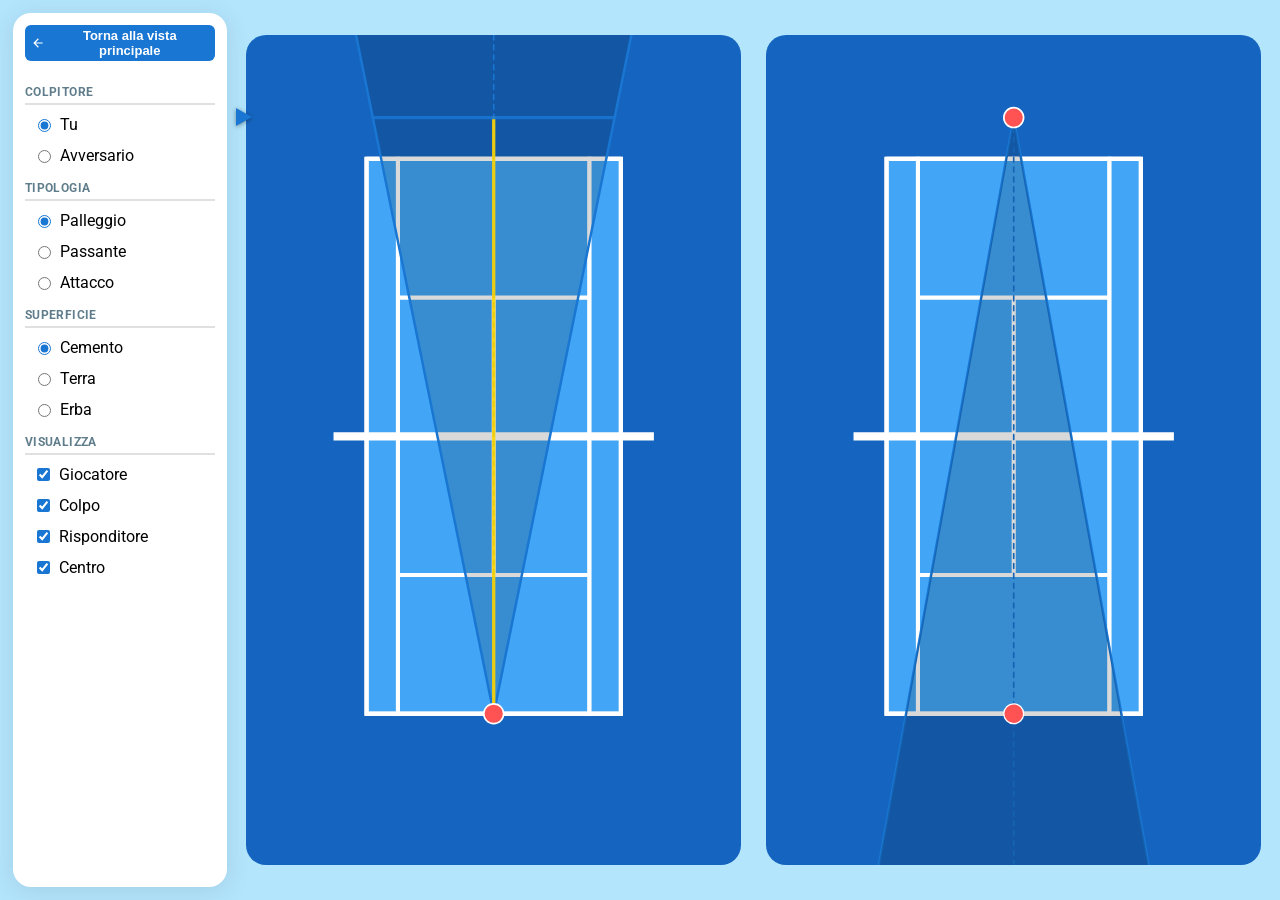
==== commit 8fbe0cd7: "modifiche per telefono" ====
--- a/court.html
+++ b/court.html
@@ -27,19 +27,19 @@
         .controls-sidebar {
             display: flex;
             flex-direction: column;
-            gap: 14px;
-            padding: 16px;
+            gap: 12px;
+            padding: 12px;
             background: #ffffff;
             border-radius: 18px;
             box-shadow: 0 4px 24px rgba(44, 62, 80, 0.13);
-            min-width: 180px;
-            max-width: 220px;
+            min-width: 160px;
+            max-width: 190px;
         }
         
         .control-section {
             display: flex;
             flex-direction: column;
-            gap: 8px;
+            gap: 6px;
         }
         
         .control-section-title {
@@ -47,24 +47,24 @@
             font-weight: 700;
             color: #607d8b;
             text-transform: uppercase;
-            letter-spacing: 0.5px;
+            letter-spacing: 0.4px;
             margin: 0;
-            padding-bottom: 5px;
+            padding-bottom: 4px;
             border-bottom: 2px solid #e0e0e0;
         }
         
         .control-options {
             display: flex;
             flex-direction: column;
-            gap: 6px;
+            gap: 4px;
         }
         
         .control-option {
             display: flex;
             align-items: center;
-            gap: 8px;
-            padding: 6px 10px;
-            border-radius: 8px;
+            gap: 6px;
+            padding: 4px 8px;
+            border-radius: 6px;
             cursor: pointer;
             transition: background 0.2s ease;
             user-select: none;
@@ -84,7 +84,7 @@
             cursor: pointer;
             flex: 1;
             margin: 0;
-            font-size: 13px;
+            font-size: 10px;
             color: #263238;
         }
 
@@ -141,57 +141,127 @@
 
         /* Mobile responsiveness */
         @media (max-width: 1024px) {
+            body {
+                overflow-x: auto;
+                overflow-y: hidden;
+            }
+            
             .page-container { 
-                grid-template-columns: 1fr !important; 
-                grid-template-rows: auto 1fr 1fr;
+                display: flex !important;
+                flex-direction: row;
                 gap: 0.8em; 
                 padding: 0.5em; 
+                min-width: 100vw;
+                height: 100vh;
+                box-sizing: border-box;
             }
             
             .controls-sidebar {
-                max-width: 100%;
-                gap: 12px;
-                padding: 12px;
+                flex: 0 0 200px;
+                max-width: 200px;
+                min-width: 180px;
+                gap: 10px;
+                padding: 10px;
+                height: fit-content;
+                max-height: calc(100vh - 1em);
+                overflow-y: auto;
+            }
+            
+            .court-container {
+                flex: 0 0 calc(50vw - 100px);
+                min-width: calc(50vw - 100px);
+                max-width: calc(50vw - 100px);
             }
             
             .control-section {
-                gap: 8px;
+                gap: 6px;
             }
             
             .control-section-title {
-                font-size: 12px;
+                font-size: 11px;
             }
             
             .control-option {
-                padding: 6px 10px;
+                padding: 4px 8px;
             }
             
             .control-option label {
-                font-size: 13px;
+                font-size: 10px;
             }
             
             .svg-wrap svg { 
                 height: auto !important; 
                 width: 100%; 
-                max-height: 45vh; 
+                max-height: calc(100vh - 2em); 
+            }
+            
+            /* Scroll indicator per mobile */
+            .page-container::after {
+                content: '← Scorri orizzontalmente per vedere tutti i campi →';
+                position: fixed;
+                bottom: 10px;
+                left: 50%;
+                transform: translateX(-50%);
+                background: rgba(0, 0, 0, 0.7);
+                color: white;
+                padding: 8px 16px;
+                border-radius: 20px;
+                font-size: 12px;
+                z-index: 1000;
+                pointer-events: none;
+                animation: fadeInOut 3s ease-in-out infinite;
+            }
+            
+            @keyframes fadeInOut {
+                0%, 100% { opacity: 0.7; }
+                50% { opacity: 1; }
+            }
+        }
+        
+        /* Dispositivi molto piccoli */
+        @media (max-width: 480px) {
+            .controls-sidebar {
+                flex: 0 0 160px;
+                max-width: 160px;
+                min-width: 160px;
+                padding: 8px;
+            }
+            
+            .court-container {
+                flex: 0 0 calc(50vw - 80px);
+                min-width: calc(50vw - 80px);
+                max-width: calc(50vw - 80px);
+            }
+            
+            .control-section-title {
+                font-size: 10px;
+            }
+            
+            .control-option label {
+                font-size: 9px;
+            }
+            
+            .back-btn {
+                font-size: 11px;
+                height: 32px;
             }
         }
         .back-btn {
             background: #1976d2;
             color: #ffffff;
             border: none;
-            border-radius: 8px;
+            border-radius: 6px;
             width: 100%;
-            height: 40px;
+            height: 36px;
             display: flex;
             align-items: center;
             justify-content: center;
-            gap: 8px;
+            gap: 6px;
             cursor: pointer;
             transition: all 0.2s ease;
-            font-size: 14px;
+            font-size: 13px;
             font-weight: 600;
-            margin-bottom: 16px;
+            margin-bottom: 12px;
         }
         
         .back-btn:hover {
@@ -201,8 +271,8 @@
         }
         
         .back-btn .icon {
-            width: 16px;
-            height: 16px;
+            width: 14px;
+            height: 14px;
         }
     </style>
 </head>
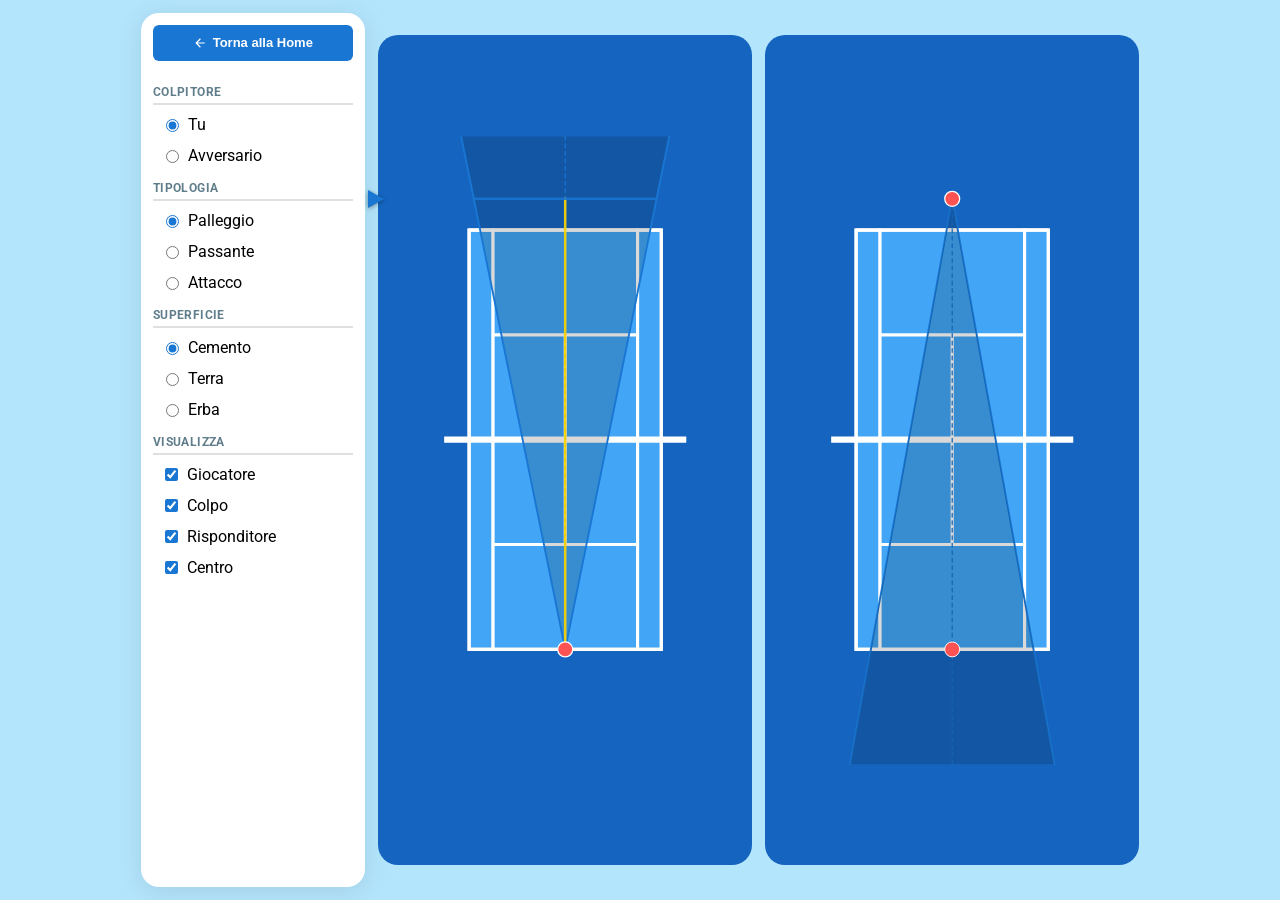
==== commit ef176ce6: "riposizionamento pagina semplificata" ====
--- a/court.html
+++ b/court.html
@@ -22,6 +22,7 @@
             padding: 0.8em;
             box-sizing: border-box;
             position: relative; 
+            margin-right: 8em;
         }
 
         .controls-sidebar {
@@ -32,8 +33,9 @@
             background: #ffffff;
             border-radius: 18px;
             box-shadow: 0 4px 24px rgba(44, 62, 80, 0.13);
-            min-width: 160px;
-            max-width: 190px;
+            min-width: 200px;
+            max-width: 240px;
+            margin-left: 8em;
         }
         
         .control-section {
@@ -142,8 +144,7 @@
         /* Mobile responsiveness */
         @media (max-width: 1024px) {
             body {
-                overflow-x: auto;
-                overflow-y: hidden;
+                overflow: auto;
             }
             
             .page-container { 
@@ -151,8 +152,8 @@
                 flex-direction: row;
                 gap: 0.8em; 
                 padding: 0.5em; 
-                min-width: 100vw;
-                height: 100vh;
+                min-height: 100vh;
+                height: auto;
                 box-sizing: border-box;
             }
             
@@ -163,14 +164,25 @@
                 gap: 10px;
                 padding: 10px;
                 height: fit-content;
-                max-height: calc(100vh - 1em);
-                overflow-y: auto;
+                align-self: flex-start;
+                position: sticky;
+                top: 0.5em;
             }
             
             .court-container {
-                flex: 0 0 calc(50vw - 100px);
-                min-width: calc(50vw - 100px);
-                max-width: calc(50vw - 100px);
+                flex: 1;
+                display: flex;
+                flex-direction: column;
+                gap: 0.8em;
+                min-width: 0;
+            }
+            
+            .court-container:first-of-type {
+                order: 1;
+            }
+            
+            .court-container:last-of-type {
+                order: 2;
             }
             
             .control-section {
@@ -192,29 +204,7 @@
             .svg-wrap svg { 
                 height: auto !important; 
                 width: 100%; 
-                max-height: calc(100vh - 2em); 
-            }
-            
-            /* Scroll indicator per mobile */
-            .page-container::after {
-                content: '← Scorri orizzontalmente per vedere tutti i campi →';
-                position: fixed;
-                bottom: 10px;
-                left: 50%;
-                transform: translateX(-50%);
-                background: rgba(0, 0, 0, 0.7);
-                color: white;
-                padding: 8px 16px;
-                border-radius: 20px;
-                font-size: 12px;
-                z-index: 1000;
-                pointer-events: none;
-                animation: fadeInOut 3s ease-in-out infinite;
-            }
-            
-            @keyframes fadeInOut {
-                0%, 100% { opacity: 0.7; }
-                50% { opacity: 1; }
+                max-height: 45vh; 
             }
         }
         
@@ -228,9 +218,7 @@
             }
             
             .court-container {
-                flex: 0 0 calc(50vw - 80px);
-                min-width: calc(50vw - 80px);
-                max-width: calc(50vw - 80px);
+                flex: 1;
             }
             
             .control-section-title {
@@ -245,7 +233,12 @@
                 font-size: 11px;
                 height: 32px;
             }
-        }
+            
+            .svg-wrap svg { 
+                max-height: 40vh; 
+            }
+        }
+        
         .back-btn {
             background: #1976d2;
             color: #ffffff;
@@ -283,7 +276,7 @@
                 <svg class="icon" viewBox="0 0 24 24" aria-hidden="true">
                     <path fill="currentColor" d="M20 11H7.83l5.59-5.59L12 4l-8 8 8 8 1.41-1.41L7.83 13H20v-2z"/>
                 </svg>
-                <span>Torna alla vista principale</span>
+                <span>Torna alla Home</span>
             </button>
             <!-- Colpitore -->
             <div class="control-section">
